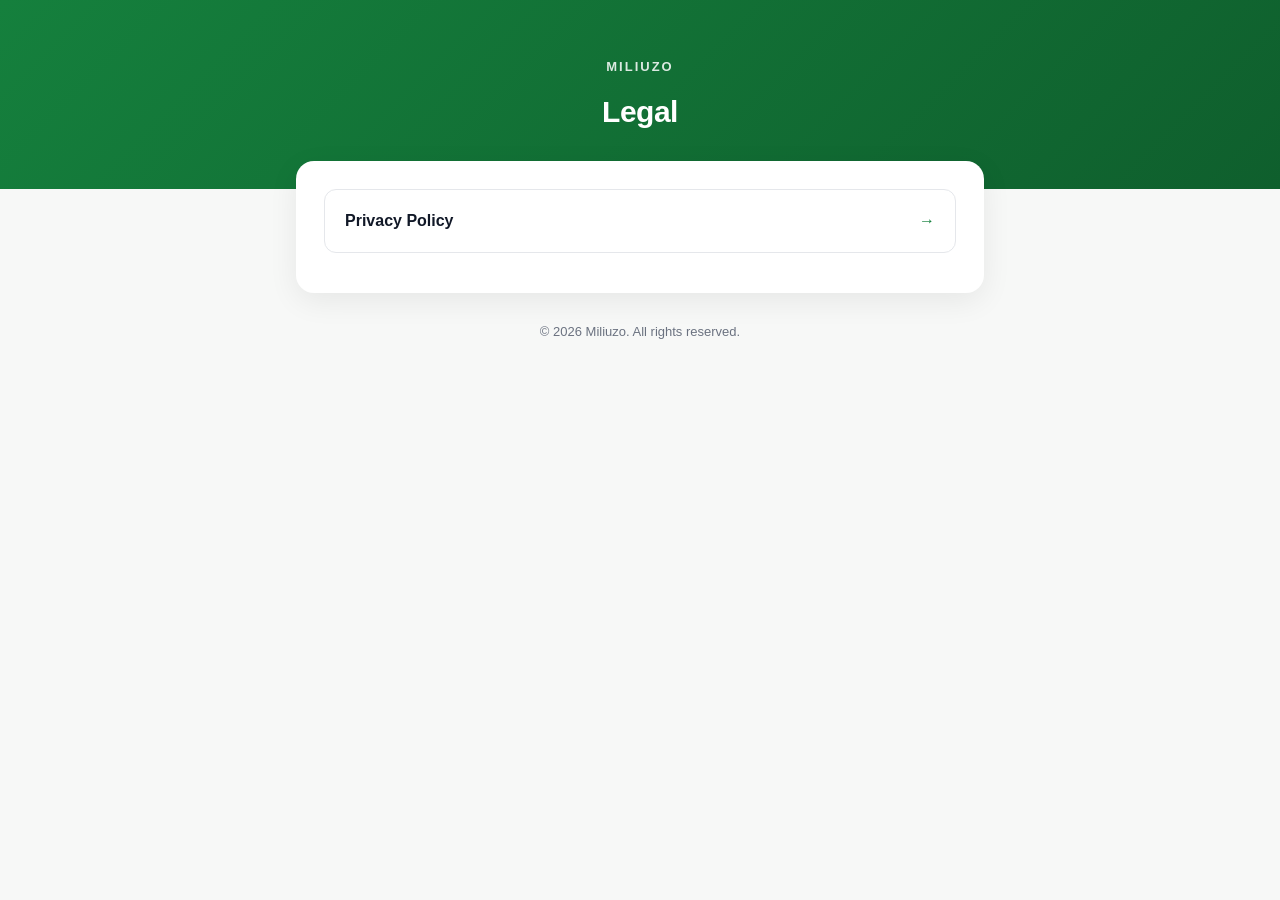
==== index.html @ 992b0b3a "Public legal pages for Miliuzo (privacy policy)" ====
<!DOCTYPE html>
<html lang="en">
<head>
<meta charset="UTF-8">
<meta name="viewport" content="width=device-width, initial-scale=1.0">
<title>Legal — Miliuzo</title>
<meta name="description" content="Legal documents for Miliuzo: privacy policy and terms.">
<style>
  :root{--green:#15803D;--green-dark:#0f5f2d;--ink:#111827;--muted:#6B7280;--bg:#F7F8F7;--card:#fff;--line:#E5E7EB}
  *{box-sizing:border-box;margin:0;padding:0}
  body{font-family:-apple-system,BlinkMacSystemFont,"Segoe UI",Inter,Roboto,Helvetica,Arial,sans-serif;
       background:var(--bg);color:#374151;line-height:1.65;-webkit-font-smoothing:antialiased}
  .hero{background:linear-gradient(135deg,var(--green),var(--green-dark));color:#fff;
        padding:56px 20px 52px;text-align:center}
  .brand{font-size:13px;letter-spacing:2px;font-weight:700;opacity:.85;text-transform:uppercase}
  .hero h1{font-size:30px;font-weight:800;letter-spacing:-.5px;margin-top:10px}
  .wrap{max-width:720px;margin:-28px auto 64px;padding:0 16px}
  .card{background:var(--card);border-radius:18px;padding:28px;box-shadow:0 8px 30px rgba(0,0,0,.07)}
  a.doc{display:flex;align-items:center;justify-content:space-between;padding:18px 20px;
        border:1px solid var(--line);border-radius:12px;text-decoration:none;color:var(--ink);
        font-weight:600;margin-bottom:12px}
  a.doc:hover{border-color:var(--green)}
  a.doc span{color:var(--green)}
  footer{text-align:center;color:var(--muted);font-size:13px;margin-top:28px}
</style>
</head>
<body>
  <div class="hero">
    <div class="brand">Miliuzo</div>
    <h1>Legal</h1>
  </div>
  <div class="wrap">
    <div class="card">
      <a class="doc" href="privacy.html">Privacy Policy <span>&rarr;</span></a>
    </div>
    <footer>© 2026 Miliuzo. All rights reserved.</footer>
  </div>
</body>
</html>
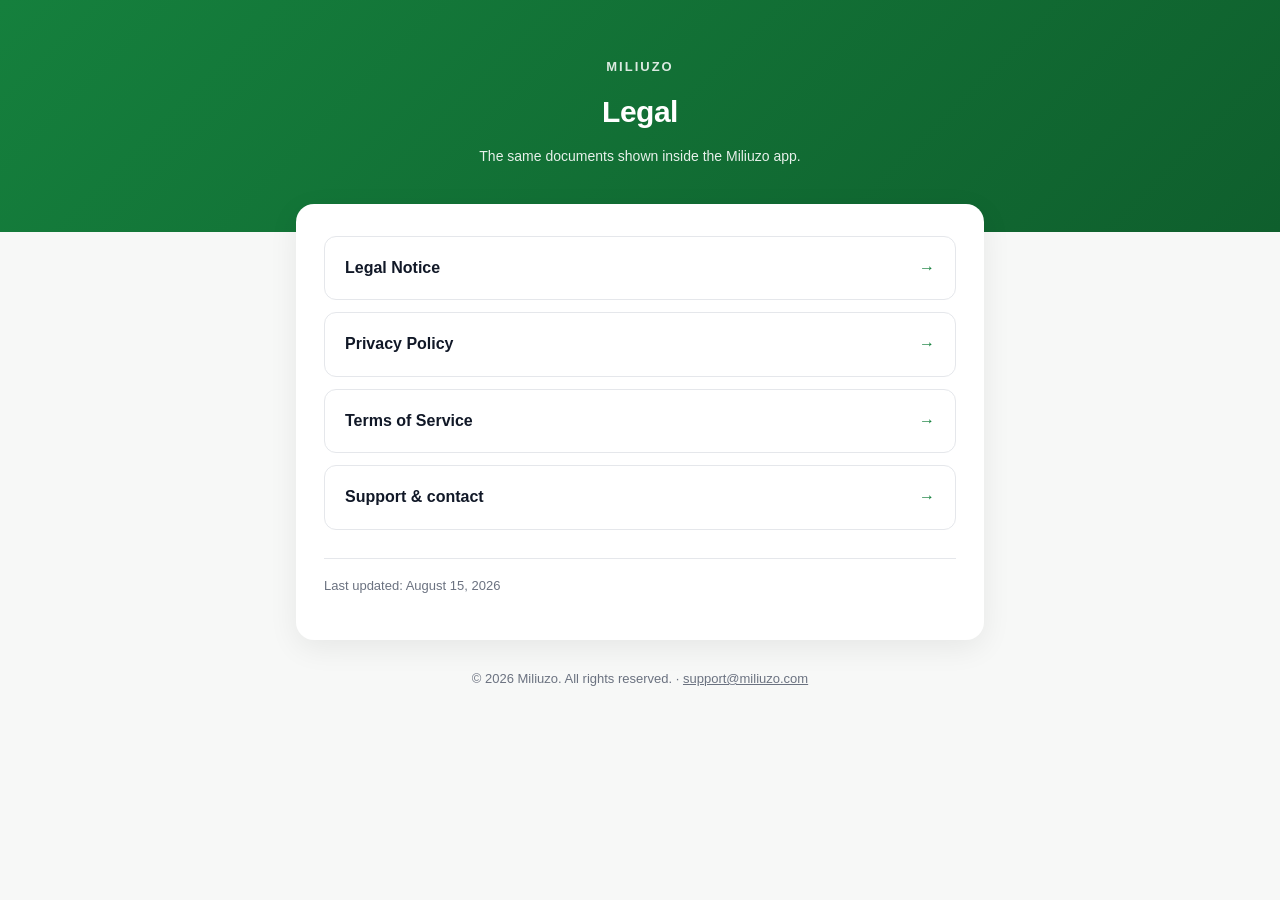
==== commit e2573fce: "Publish the full legal site: terms, support, notice and styles Only index.html and privacy.html were" ====
--- a/index.html
+++ b/index.html
@@ -4,36 +4,24 @@
 <meta charset="UTF-8">
 <meta name="viewport" content="width=device-width, initial-scale=1.0">
 <title>Legal — Miliuzo</title>
-<meta name="description" content="Legal documents for Miliuzo: privacy policy and terms.">
-<style>
-  :root{--green:#15803D;--green-dark:#0f5f2d;--ink:#111827;--muted:#6B7280;--bg:#F7F8F7;--card:#fff;--line:#E5E7EB}
-  *{box-sizing:border-box;margin:0;padding:0}
-  body{font-family:-apple-system,BlinkMacSystemFont,"Segoe UI",Inter,Roboto,Helvetica,Arial,sans-serif;
-       background:var(--bg);color:#374151;line-height:1.65;-webkit-font-smoothing:antialiased}
-  .hero{background:linear-gradient(135deg,var(--green),var(--green-dark));color:#fff;
-        padding:56px 20px 52px;text-align:center}
-  .brand{font-size:13px;letter-spacing:2px;font-weight:700;opacity:.85;text-transform:uppercase}
-  .hero h1{font-size:30px;font-weight:800;letter-spacing:-.5px;margin-top:10px}
-  .wrap{max-width:720px;margin:-28px auto 64px;padding:0 16px}
-  .card{background:var(--card);border-radius:18px;padding:28px;box-shadow:0 8px 30px rgba(0,0,0,.07)}
-  a.doc{display:flex;align-items:center;justify-content:space-between;padding:18px 20px;
-        border:1px solid var(--line);border-radius:12px;text-decoration:none;color:var(--ink);
-        font-weight:600;margin-bottom:12px}
-  a.doc:hover{border-color:var(--green)}
-  a.doc span{color:var(--green)}
-  footer{text-align:center;color:var(--muted);font-size:13px;margin-top:28px}
-</style>
+<meta name="description" content="Legal documents for Miliuzo: legal notice, privacy policy and terms of service.">
+<link rel="stylesheet" href="style.css">
 </head>
 <body>
   <div class="hero">
     <div class="brand">Miliuzo</div>
     <h1>Legal</h1>
+    <p>The same documents shown inside the Miliuzo app.</p>
   </div>
   <div class="wrap">
     <div class="card">
+      <a class="doc" href="notice.html">Legal Notice <span>&rarr;</span></a>
       <a class="doc" href="privacy.html">Privacy Policy <span>&rarr;</span></a>
+      <a class="doc" href="terms.html">Terms of Service <span>&rarr;</span></a>
+      <a class="doc" href="support.html">Support &amp; contact <span>&rarr;</span></a>
+      <p class="updated">Last updated: August 15, 2026</p>
     </div>
-    <footer>© 2026 Miliuzo. All rights reserved.</footer>
+    <footer>© 2026 Miliuzo. All rights reserved. · <a href="mailto:support@miliuzo.com">support@miliuzo.com</a></footer>
   </div>
 </body>
 </html>
--- a/style.css
+++ b/style.css
@@ -0,0 +1,51 @@
+/* Miliuzo legal + support pages.
+   One stylesheet so the four documents read as one publication. Kept small and
+   dependency-free: these pages must load anywhere, including from a reviewer's
+   phone on a bad connection. */
+:root{
+  --green:#15803D; --green-dark:#0f5f2d; --ink:#111827; --body:#374151;
+  --muted:#6B7280; --bg:#F7F8F7; --card:#FFFFFF; --line:#E5E7EB;
+}
+*{box-sizing:border-box;margin:0;padding:0}
+body{
+  font-family:-apple-system,BlinkMacSystemFont,"Segoe UI",Inter,Roboto,Helvetica,Arial,sans-serif;
+  background:var(--bg); color:var(--body); line-height:1.65;
+  -webkit-font-smoothing:antialiased;
+}
+.hero{
+  background:linear-gradient(135deg,var(--green),var(--green-dark));
+  color:#fff; padding:56px 20px 52px; text-align:center;
+}
+.brand{font-size:13px; letter-spacing:2px; font-weight:700; opacity:.85; text-transform:uppercase}
+.brand a{color:inherit; text-decoration:none}
+.hero h1{font-size:30px; font-weight:800; letter-spacing:-.5px; margin-top:10px}
+.hero p{opacity:.9; margin-top:8px; font-size:14px}
+.wrap{max-width:720px; margin:-28px auto 64px; padding:0 16px}
+.card{
+  background:var(--card); border-radius:18px; padding:32px 28px;
+  box-shadow:0 8px 30px rgba(0,0,0,.07);
+}
+h2{
+  font-size:19px; font-weight:700; color:var(--ink);
+  margin:32px 0 10px; padding-bottom:8px; border-bottom:1px solid var(--line);
+}
+h2:first-of-type{margin-top:0}
+h3{font-size:15px; font-weight:700; color:var(--ink); margin:18px 0 6px}
+p{margin-bottom:12px; font-size:15px}
+ul{margin:8px 0 14px 20px}
+li{font-size:15px; margin-bottom:6px}
+a{color:var(--green)}
+a.doc{
+  display:flex; align-items:center; justify-content:space-between; padding:18px 20px;
+  border:1px solid var(--line); border-radius:12px; text-decoration:none; color:var(--ink);
+  font-weight:600; margin-bottom:12px;
+}
+a.doc:hover{border-color:var(--green)}
+a.doc span{color:var(--green)}
+.note{
+  background:#F0FDF4; border:1px solid #BBF7D0; border-radius:12px;
+  padding:16px 18px; margin:18px 0; font-size:14.5px;
+}
+.updated{color:var(--muted); font-size:13px; margin-top:28px; padding-top:16px; border-top:1px solid var(--line)}
+footer{text-align:center; color:var(--muted); font-size:13px; margin-top:28px}
+footer a{color:var(--muted)}
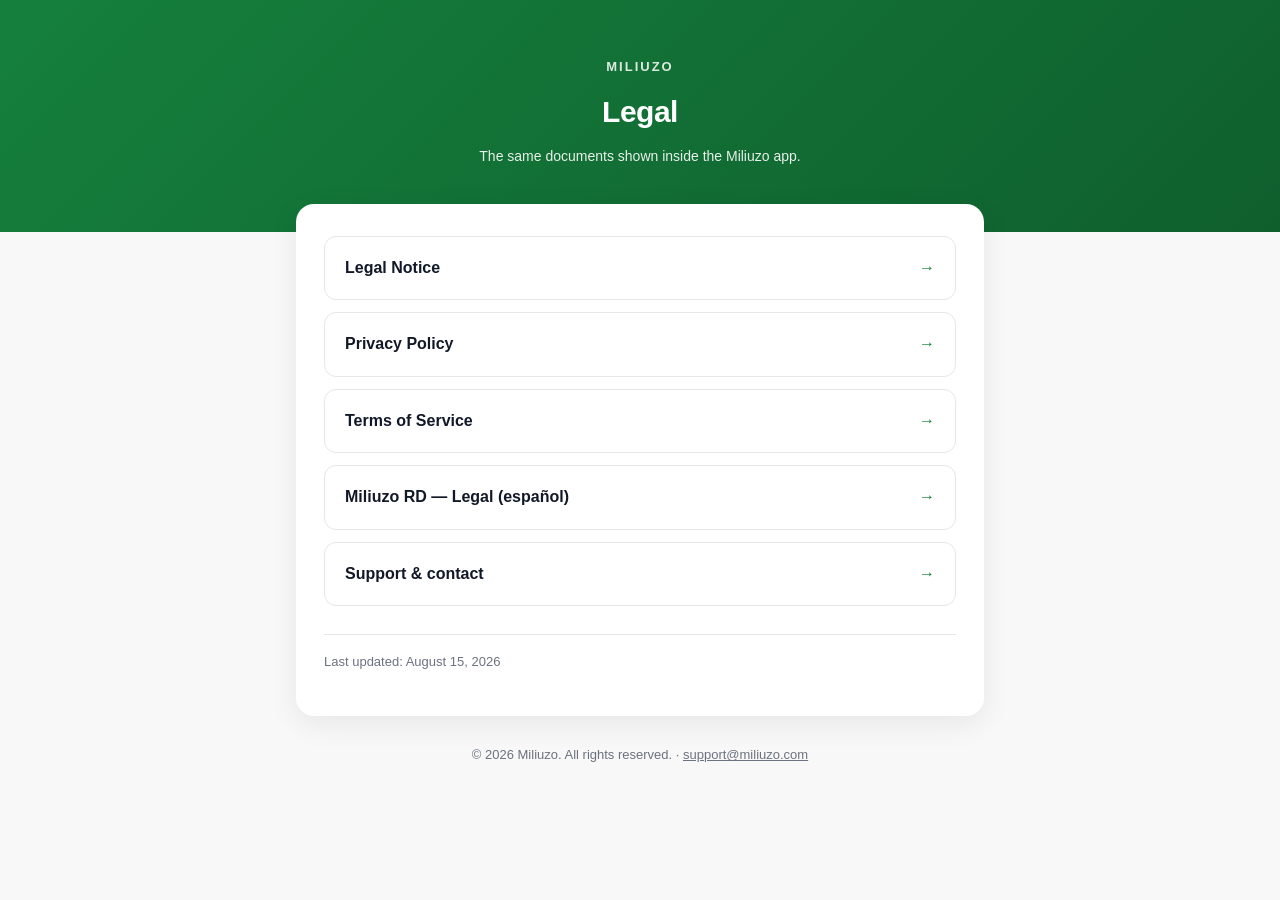
==== commit 59ffc9c1: "rd: paginas legales de MILIUZO RD en /rd Las que servia miliuzo-rd.com decian "membresia mensual RD$" ====
--- a/index.html
+++ b/index.html
@@ -18,6 +18,7 @@
       <a class="doc" href="notice.html">Legal Notice <span>&rarr;</span></a>
       <a class="doc" href="privacy.html">Privacy Policy <span>&rarr;</span></a>
       <a class="doc" href="terms.html">Terms of Service <span>&rarr;</span></a>
+      <a class="doc" href="rd/index.html">Miliuzo RD &mdash; Legal (espa&ntilde;ol) <span>&rarr;</span></a>
       <a class="doc" href="support.html">Support &amp; contact <span>&rarr;</span></a>
       <p class="updated">Last updated: August 15, 2026</p>
     </div>
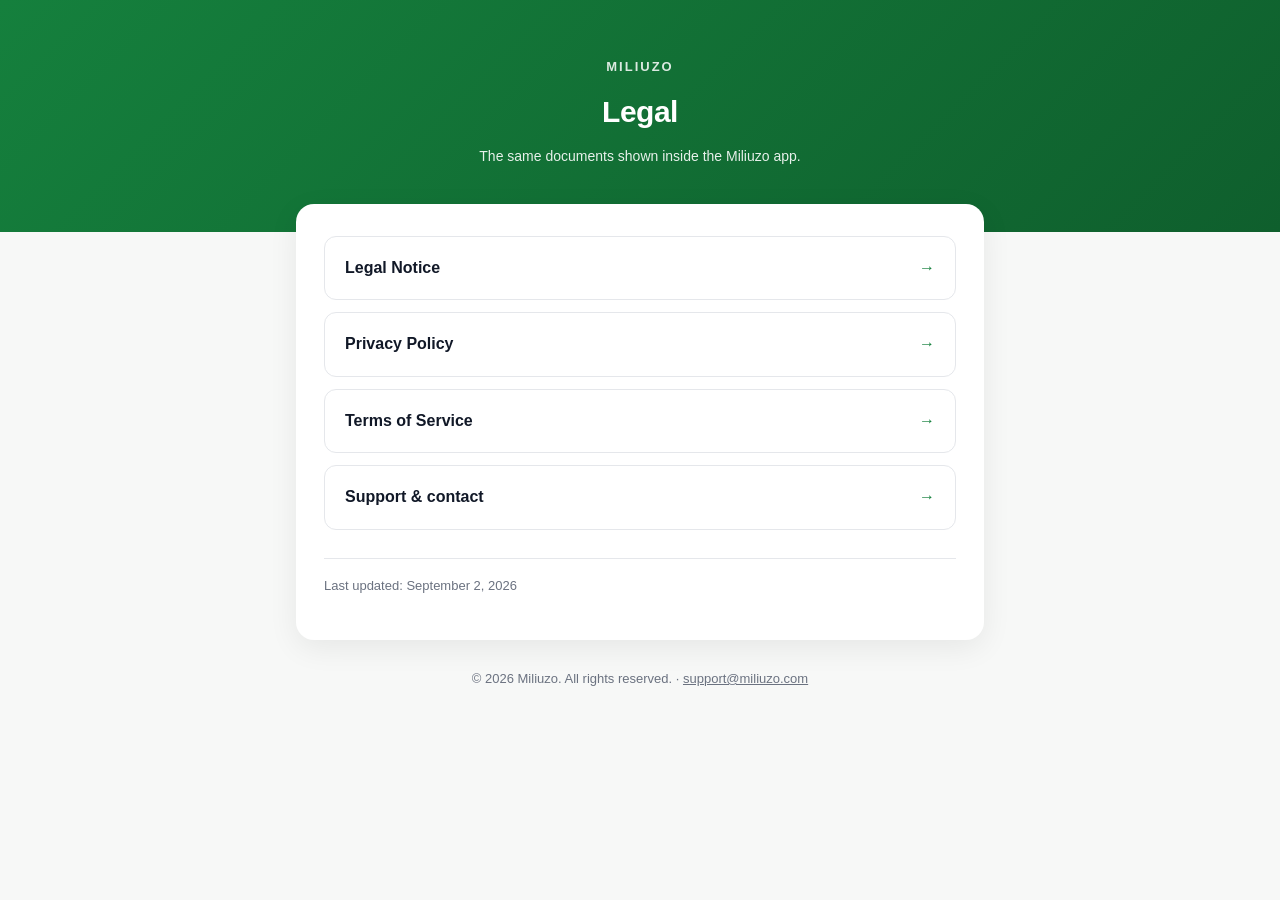
==== commit 4e317988: "docs: disclose USA profile photos and optional marketing data use" ====
--- a/index.html
+++ b/index.html
@@ -18,9 +18,8 @@
       <a class="doc" href="notice.html">Legal Notice <span>&rarr;</span></a>
       <a class="doc" href="privacy.html">Privacy Policy <span>&rarr;</span></a>
       <a class="doc" href="terms.html">Terms of Service <span>&rarr;</span></a>
-      <a class="doc" href="rd/index.html">Miliuzo RD &mdash; Legal (espa&ntilde;ol) <span>&rarr;</span></a>
       <a class="doc" href="support.html">Support &amp; contact <span>&rarr;</span></a>
-      <p class="updated">Last updated: August 15, 2026</p>
+      <p class="updated">Last updated: September 2, 2026</p>
     </div>
     <footer>© 2026 Miliuzo. All rights reserved. · <a href="mailto:support@miliuzo.com">support@miliuzo.com</a></footer>
   </div>
